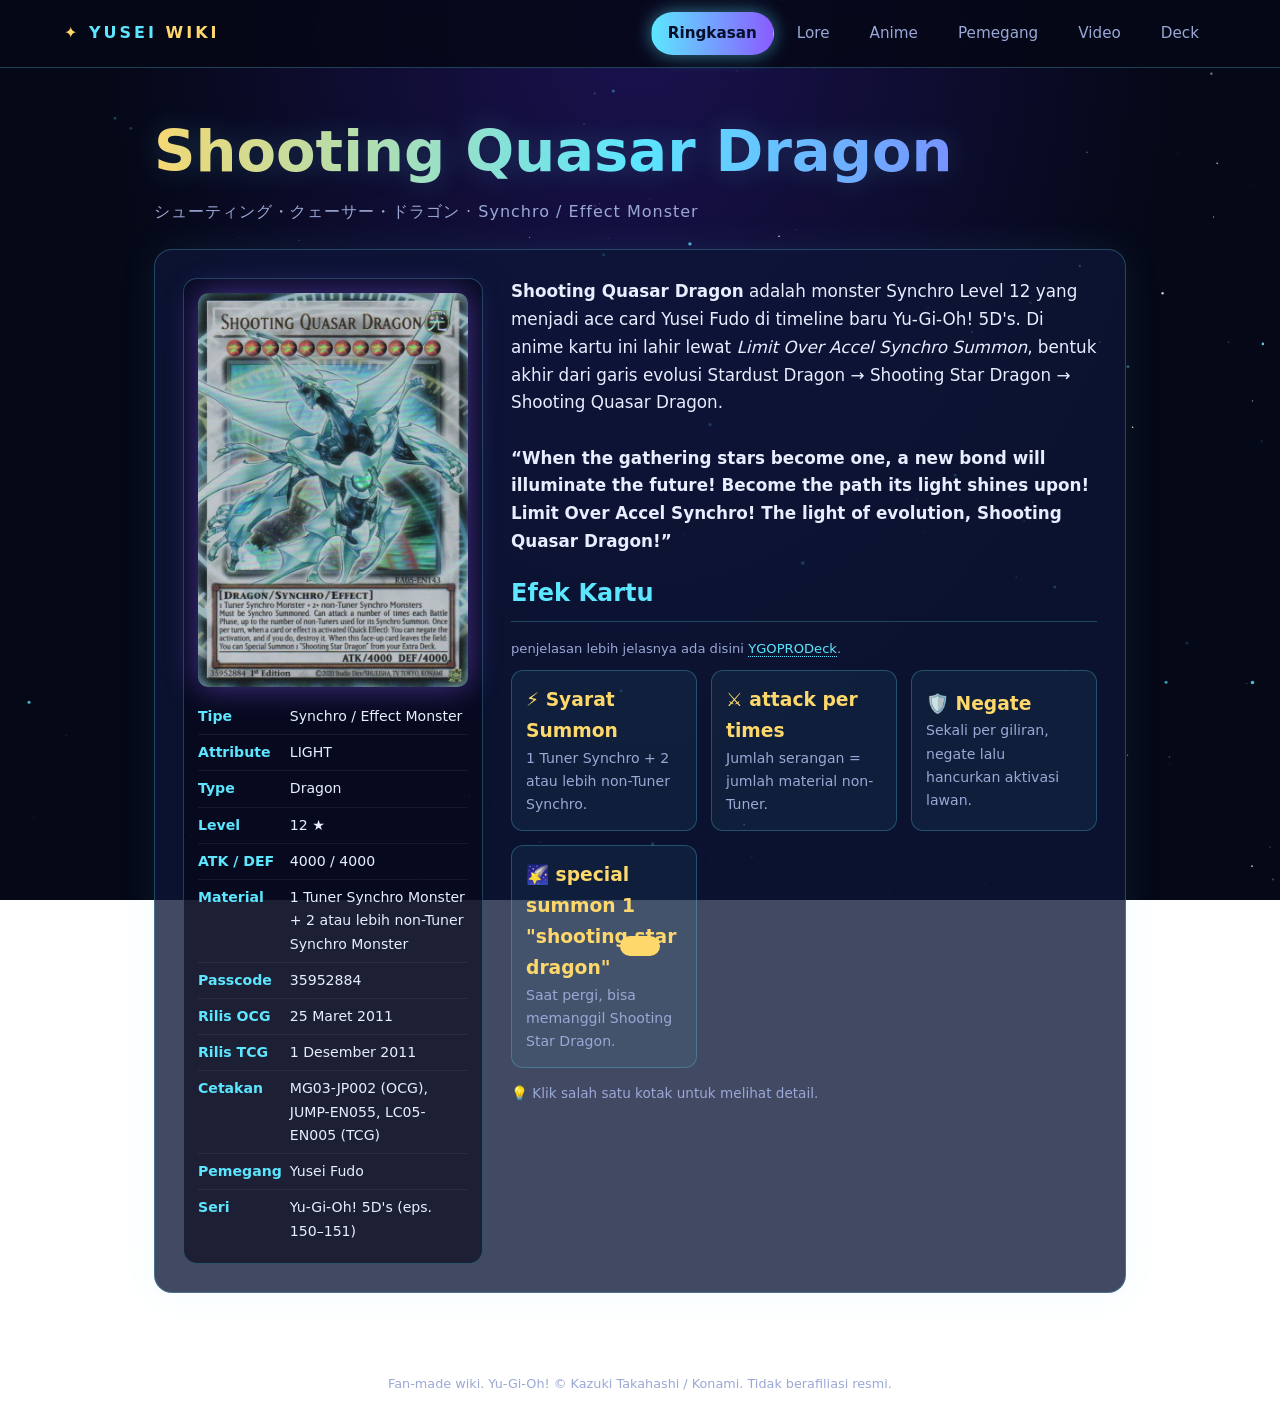
==== index.html @ 252d8d7e "Add files via upload" ====
<!DOCTYPE html>
<html lang="id">
<head>
  <meta charset="UTF-8">
  <meta name="viewport" content="width=device-width, initial-scale=1">
  <title>Shooting Quasar Dragon – YUSEI Wiki</title>
  <link rel="icon" href="images/yusei-fudo.jpg" type="image/x-icon">
  <link rel="stylesheet" href="uts4.css">
</head>
<body>
  <canvas id="stars" aria-hidden="true"></canvas>

  <!-- ============ NAVIGASI ============ -->
  <header class="topbar">
    <div class="brand">✦ <span>YUSEI</span> WIKI</div>
    <nav class="tabs" role="tablist">
      <button class="tab active" role="tab" data-tab="ringkasan">Ringkasan</button>
      <button class="tab" role="tab" data-tab="lore">Lore</button>
      <button class="tab" role="tab" data-tab="anime">Anime</button>
      <button class="tab" role="tab" data-tab="pemegang">Pemegang</button>
      <button class="tab" role="tab" data-tab="video">Video</button>
      <button class="tab" role="tab" data-tab="deck">Deck</button>
    </nav>
  </header>

  <main class="wrap">
    <h1 class="title">Shooting Quasar Dragon</h1>
    <p class="subtitle">シューティング・クェーサー・ドラゴン · Synchro / Effect Monster</p>

    <!-- ============ RINGKASAN ============ -->
    <section class="panel active" id="ringkasan" role="tabpanel">
      <div class="layout">
        <aside class="infobox">
          <div class="infobox-img" id="mainCard"></div>
          <table>
            <tr><th>Tipe</th><td>Synchro / Effect Monster</td></tr>
            <tr><th>Attribute</th><td>LIGHT</td></tr>
            <tr><th>Type</th><td>Dragon</td></tr>
            <tr><th>Level</th><td>12 ★</td></tr>
            <tr><th>ATK / DEF</th><td>4000 / 4000</td></tr>
            <tr><th>Material</th><td>1 Tuner Synchro Monster + 2 atau lebih non-Tuner Synchro Monster</td></tr>
            <tr><th>Passcode</th><td>35952884</td></tr>
            <tr><th>Rilis OCG</th><td>25 Maret 2011</td></tr>
            <tr><th>Rilis TCG</th><td>1 Desember 2011</td></tr>
            <tr><th>Cetakan</th><td>MG03-JP002 (OCG), JUMP-EN055, LC05-EN005 (TCG)</td></tr>
            <tr><th>Pemegang</th><td>Yusei Fudo</td></tr>
            <tr><th>Seri</th><td>Yu-Gi-Oh! 5D's (eps. 150–151)</td></tr>
          </table>
        </aside>

        <article class="content">
          <p class="lead">
            <b>Shooting Quasar Dragon</b> adalah monster Synchro Level 12 yang menjadi ace card
            Yusei Fudo di timeline baru Yu-Gi-Oh! 5D's. Di anime kartu ini lahir lewat
            <i>Limit Over Accel Synchro Summon</i>, bentuk akhir dari garis evolusi Stardust Dragon →
            Shooting Star Dragon → Shooting Quasar Dragon.
            <br>
            <br>
            <b>“When the gathering stars become one, a new bond will illuminate the future! Become the path its light shines upon! Limit Over Accel Synchro! The light of evolution, Shooting Quasar Dragon!”</b>
          </p>

          <h2>Efek Kartu</h2>
          <p class="src">
            penjelasan lebih jelasnya ada disini
            <a href="https://ygoprodeck.com/card/shooting-quasar-dragon-3040" target="_blank" rel="noopener">YGOPRODeck</a>.
          </p>

          <div class="cards-grid">
            <button class="feature" data-info="Kartu ini harus di-Synchro Summon dan tidak bisa di-Special Summon dengan cara lain.">
              <h3>⚡ Syarat Summon</h3>
              <p>1 Tuner Synchro + 2 atau lebih non-Tuner Synchro.</p>
            </button>
            <button class="feature" data-info="Maksimal serangan per Battle Phase sama dengan jumlah monster non-Tuner yang dipakai sebagai Synchro Material. Catatan ruling: bila Skill Drain aktif saat serangan ke-2 dan seterusnya, efeknya ternegasi dan serangan berhenti. Dengan Twin Swords of Flashing Light - Tryce, kartu ini tetap maksimal 3 serangan bila efeknya sendiri memberi 3 serangan.">
              <h3>⚔️ attack per times</h3>
              <p>Jumlah serangan = jumlah material non-Tuner.</p>
            </button>
            <button class="feature" data-info="Sekali per giliran, di giliran siapa pun, saat sebuah kartu atau efek diaktifkan: kamu dapat negate aktivasinya, dan jika berhasil, menghancurkannya.">
              <h3>🛡️ Negate</h3>
              <p>Sekali per giliran, negate lalu hancurkan aktivasi lawan.</p>
            </button>
            <button class="feature" data-info="Saat kartu ini meninggalkan lapangan: kamu dapat Special Summon 1 &quot;Shooting Star Dragon&quot; dari Extra Deck.">
              <h3>🌠 special summon 1 "shooting star dragon"</h3>
              <p>Saat pergi, bisa memanggil Shooting Star Dragon.</p>
            </button>
          </div>

          <p class="hint">💡 Klik salah satu kotak untuk melihat detail.</p>
          <div class="infopop" id="infopop"></div>
        </article>
      </div>
    </section>

    <!-- ============ LORE ============ -->
    <section class="panel" id="lore" role="tabpanel" hidden>
      <h2>Lore Kartu</h2>

      <div class="accordion">
        <div class="acc-item open">
          <button class="acc-head">Lahir dari Limit Over Accel Synchro</button>
          <div class="acc-body"><div class="acc-inner"><p>
            Di anime, kartu ini hanya bisa dipanggil lewat <b>Limit Over Accel Synchro Summon</b>, bentuk
            Synchro terkuat yang dikenal di 5D's. Syaratnya: 1 Tuner Synchro dan sedikitnya 2 non-Tuner
            Synchro, dan pemanggilnya harus berada dalam kondisi <b>Over Top Clear Mind</b>. Yusei pertama
            kali menunjukkannya di episode 150 saat melawan Z-one. Ia memakai total lima monster Synchro
            (satu Tuner dan empat non-Tuner).
          </p></div></div>
        </div>

        <div class="acc-item">
          <button class="acc-head">Garis evolusi Stardust Dragon</button>
          <div class="acc-body"><div class="acc-inner"><p>
            Kartu ini adalah bentuk Limit Over Accel Synchro dari Stardust Dragon. Urutannya: Stardust
            Dragon → Shooting Star Dragon → Shooting Quasar Dragon. Efek terakhirnya pun mengikuti garis
            itu, karena saat Quasar pergi, Shooting Star Dragon bisa dipanggil kembali.
          </p></div></div>
        </div>

        <div class="acc-item">
          <button class="acc-head">Timeline asli vs timeline baru</button>
          <div class="acc-body"><div class="acc-inner"><p>
            Di timeline asli, ace pamungkas Yusei adalah <b>Cosmic Blazar Dragon</b> (Delta Accel Synchro),
            kartu yang tidak pernah muncul di layar. Kedatangan Z-one mengubah masa depan itu, sehingga
            Yusei mengembangkan Over Top Clear Mind dan melahirkan Shooting Quasar Dragon sebagai ace
            pamungkasnya di timeline baru. Kartu ini juga punya padanan Duel Dragon bernama
            <b>Stardust Sifr Divine Dragon</b>.
          </p></div></div>
        </div>

        <div class="acc-item">
          <button class="acc-head">Makna di ilustrasi</button>
          <div class="acc-body"><div class="acc-inner"><p>
            Enam cincin Synchro Summon berwarna berbeda muncul di ilustrasi kartu ini. Cincin-cincin itu
            merujuk pada enam Signer Dragon yang terkait dengan kartunya. Monster ini juga muncul di
            ilustrasi spell <i>Limit Overdrive</i>.
          </p></div></div>
        </div>

        <div class="acc-item">
          <button class="acc-head">Cara bertarung di anime</button>
          <div class="acc-body"><div class="acc-inner"><p>
            Saat dipanggil, lima orb muncul mengelilingi naga ini, masing-masing mewakili satu material
            Synchro. Dengan serangan <i>The Creation Burst</i>, Quasar menghancurkan monster-monster
            Timelord milik Z-one satu per satu. Orb terakhir, milik Life Stream Dragon, ditembakkan ke
            Sandaion, lalu Shooting Star Dragon dipanggil sebagai penggantinya.
          </p></div></div>
        </div>
      </div>

      <p class="src">
        Sumber:
        <a href="https://yugipedia.com/wiki/Card_Trivia:Shooting_Quasar_Dragon" target="_blank" rel="noopener">Card Trivia</a>,
        <a href="https://yugipedia.com/wiki/Limit_Over_Accel_Synchro_Summon" target="_blank" rel="noopener">Limit Over Accel Synchro Summon</a>,
        <a href="https://yugipedia.com/wiki/Yu-Gi-Oh!_5D's_-_Episode_151" target="_blank" rel="noopener">Episode 151</a> (Yugipedia).
      </p>
    </section>

    <!-- ============ ANIME ============ -->
    <section class="panel" id="anime" role="tabpanel" hidden>
      <h2>Penampilan &amp; Media</h2>

      <div class="timeline">
        <div class="tl-item">
          <div class="dot"></div>
          <div class="tl-card">
            <h3>Ep. 144–145 · Latar: Delta Accel Synchro</h3>
            <p>Dalam duel melawan Antinomy (Bruno), Yusei mempelajari Delta Accel Synchro. Dari sinilah
              ia kemudian melampaui batas itu dan menciptakan Limit Over Accel Synchro.</p>
            <span class="badge">Yu-Gi-Oh! 5D's</span>
          </div>
        </div>

        <div class="tl-item">
          <div class="dot"></div>
          <div class="tl-card">
            <h3>Ep. 150 · "Entrusted Feelings of My Father"</h3>
            <p>Tayang di Jepang 2 Maret 2011. Yusei menggunakan Over Top Clear Mind dan men-summon
              Shooting Quasar Dragon untuk pertama kalinya di duel melawan Z-one.</p>
            <span class="badge">Summon pertama</span>
          </div>
        </div>

        <div class="tl-item">
          <div class="dot"></div>
          <div class="tl-card">
            <h3>Ep. 151 · "Converging Wishes"</h3>
            <p>Tayang di Jepang 9 Maret 2011. Kartu ini menjadi featured card episode. Quasar menghancurkan
              para Timelord, lalu Shooting Star Dragon dipanggil saat Quasar hancur.</p>
            <span class="badge">Featured card</span>
          </div>
        </div>

        <div class="tl-item">
          <div class="dot"></div>
          <div class="tl-card">
            <h3>Duel Links · Mini BOX "Pulse of the Quasars"</h3>
            <p>Dirilis 1 April 2023 sebagai kartu sampul (Ultra Rare, kartu baru). Game ini punya animasi
              summon sendiri.</p>
            <span class="badge">Game</span>
          </div>
        </div>

        <div class="tl-item">
          <div class="dot"></div>
          <div class="tl-card">
            <h3>YCS Providence 2012 · Yusei vs. Akiza</h3>
            <p>Duel khusus berskrip di acara TCG. Quasar ada di Extra Deck Yusei.</p>
            <span class="badge">Event TCG</span>
          </div>
        </div>
      </div>

      <p class="src">
        Sumber:
        <a href="https://yugipedia.com/wiki/Yu-Gi-Oh!_5D%27s_-_Episode_150" target="_blank" rel="noopener">Ep. 150</a>,
        <a href="https://yugipedia.com/wiki/Yu-Gi-Oh!_5D's_-_Episode_151" target="_blank" rel="noopener">Ep. 151</a>,
        <a href="https://yugipedia.com/wiki/Pulse_of_the_Quasars" target="_blank" rel="noopener">Pulse of the Quasars</a>,
        <a href="https://yugipedia.com/wiki/Yusei_Fudo%27s_Decks" target="_blank" rel="noopener">Yusei Fudo's Decks</a>.
      </p>
    </section>

    <!-- ============ PEMEGANG ============ -->
    <section class="panel" id="pemegang" role="tabpanel" hidden>
      <h2>Pemegang Kartu</h2>

      <div class="holder">
        <div class="holder-img" id="holderImg"></div>
        <div>
          <h3>Yusei Fudo (不動 遊星)</h3>
          <p>
            Protagonis utama Yu-Gi-Oh! 5D's. Ia dikenal lewat Synchro Summon dan Turbo Duel, serta memakai
            deck bertema "Synchron" dan monster Warrior. Menjelang duel melawan Z-one, Yusei menerima
            Signer Dragon lain dari teman-temannya, lalu mencapai Over Top Clear Mind untuk memanggil
            Shooting Quasar Dragon.
          </p>
          <div class="chips">
            <span class="chip">Signer</span>
            <span class="chip">Synchro</span>
            <span class="chip">Turbo Duelist</span>
            <span class="chip">Team 5D's</span>
          </div>
          <button class="btn" id="holderBtn"></button>
          <ul class="ace-list" id="aceList" hidden></ul>
        </div>
      </div>

      <p class="src">
        Daftar Extra Deck diambil dari
        <a href="https://yugipedia.com/wiki/Yusei_Fudo%27s_Decks" target="_blank" rel="noopener">Yusei Fudo's Decks</a> (Yugipedia).
      </p>
    </section>

    <!-- ============ VIDEO ============ -->
    <section class="panel" id="video" role="tabpanel" hidden>
      <h2>Video YouTube</h2>

      <div class="video-box">
        <iframe id="player" title="Shooting Quasar Dragon"
                allow="accelerometer; autoplay; clipboard-write; encrypted-media; gyroscope; picture-in-picture; web-share"
                referrerpolicy="strict-origin-when-cross-origin" allowfullscreen loading="lazy"></iframe>
      </div>
      <p class="vid-now" id="vidNow"></p>
      <div class="video-list" id="videoList"></div>

      <div class="vid-custom">
        <input type="text" id="vidInput" placeholder="Tempel link / ID YouTube lain…">
        <button class="btn" id="vidBtn">Muat video</button>
      </div>
    </section>

    <!-- ============ DECK ============ -->
    <section class="panel" id="deck" role="tabpanel" hidden>
      <h2>Deck Quasar Dragon</h2>
      <p class="deck-note">
        Daftar kartu di deck anime Yusei menjelang duel melawan Z-one (Turbo Deck Season 5 / Ark Cradle).
        ini hanyalah semua kartu yang pernah muncul di anime nya dan tidak mengikuti format tcg maupun ocg. Beberapa kartu pendukung TCG/OCG ditandai terpisah.
      </p>

      <div class="deck-tools">
        <input type="search" id="search" placeholder="Cari kartu…">
        <button class="btn" id="copyDeck">Salin daftar</button>
        <a class="btn alt" href="https://ygoprodeck.com/deck-search/?&cardcode=Shooting%20Quasar%20Dragon%7C&offset=0"
           target="_blank" rel="noopener">Deck pemain di YGOPRODeck ↗</a>
      </div>

      <div class="filters" id="filters"></div>
      <div class="deck-stats" id="deckStats"></div>
      <div class="deck-grid" id="deckGrid"></div>
    </section>
  </main>

  <!-- ============ MODAL KARTU ============ -->
  <div class="modal" id="modal" role="dialog" aria-modal="true" aria-labelledby="modalName">
    <div class="modal-box">
      <button class="close" id="closeModal" aria-label="Tutup">✕</button>
      <div class="modal-img" id="modalImg"></div>
      <div class="modal-text">
        <h3 id="modalName"></h3>
        <p class="meta" id="modalMeta"></p>
        <p id="modalDesc"></p>
        <p class="links" id="modalLinks"></p>
      </div>
    </div>
  </div>

  <div class="toast" id="toast" role="status"></div>
  <footer>Fan-made wiki. Yu-Gi-Oh! © Kazuki Takahashi / Konami. Tidak berafiliasi resmi.</footer>

  <script src="datauts4.js"></script>
  <script src="uts4.js"></script>
</body>
</html>
---- uts4.css ----
/* =========================================================
   Quasar Wiki – style.css
   Urutan: 1 Variabel · 2 Dasar · 3 Navigasi · 4 Komponen umum
           5 Panel/tab · 6 Deck · 7 Modal & toast · 8 Responsif
   ========================================================= */

/* ---------- 1. Variabel ---------- */
:root {
  --bg: #050816;
  --bg2: #0b1230;
  --panel: rgba(14, 22, 56, .78);
  --cyan: #5de6ff;
  --violet: #8a5cff;
  --gold: #ffd86b;
  --text: #e8eeff;
  --muted: #9aa8d6;
  --line: rgba(93, 230, 255, .25);
  --card-ratio: 59 / 86;
}

/* ---------- 2. Dasar ---------- */
*, *::before, *::after { box-sizing: border-box; margin: 0; padding: 0; }
html { scroll-behavior: smooth; }

body {
  min-height: 100vh;
  font-family: "Segoe UI", system-ui, sans-serif;
  line-height: 1.65;
  color: var(--text);
  background: radial-gradient(ellipse at top, #1a1250 0%, var(--bg) 60%) fixed;
}

#stars { position: fixed; inset: 0; z-index: 0; pointer-events: none; }

h2 { color: var(--cyan); margin-bottom: 16px; padding-bottom: 8px; border-bottom: 1px solid var(--line); }
h3 { color: var(--gold); }
code { background: rgba(255, 255, 255, .08); padding: 1px 6px; border-radius: 4px; color: var(--gold); }

a { color: var(--cyan); text-decoration: none; border-bottom: 1px dotted var(--cyan); }
a:hover { color: var(--gold); border-color: var(--gold); }

button { font: inherit; color: inherit; }

.wrap { position: relative; z-index: 1; max-width: 1100px; margin: 0 auto; padding: 36px 5vw 60px; }

.title {
  font-size: clamp(2rem, 6vw, 3.6rem);
  background: linear-gradient(90deg, var(--gold), var(--cyan), var(--violet));
  -webkit-background-clip: text;
  background-clip: text;
  color: transparent;
  text-shadow: 0 0 30px rgba(93, 230, 255, .2);
}
.subtitle { color: var(--muted); margin-bottom: 24px; letter-spacing: 1px; }

.hint { color: var(--muted); font-size: .85rem; margin-top: 14px; }
.src  { color: var(--muted); font-size: .82rem; margin: 10px 0; }

footer { position: relative; z-index: 1; text-align: center; color: var(--muted); font-size: .8rem; padding: 20px; }

/* ---------- 3. Navigasi ---------- */
.topbar {
  position: sticky; top: 0; z-index: 20;
  display: flex; flex-wrap: wrap; gap: 10px; align-items: center; justify-content: space-between;
  padding: 12px 5vw;
  background: rgba(5, 8, 22, .85);
  backdrop-filter: blur(10px);
  border-bottom: 1px solid var(--line);
}
.brand { font-weight: 800; letter-spacing: 3px; color: var(--gold); }
.brand span { color: var(--cyan); }

.tabs { display: flex; flex-wrap: wrap; gap: 6px; }
.tab {
  padding: 8px 16px;
  border: 1px solid transparent;
  border-radius: 999px;
  background: transparent;
  color: var(--muted);
  font-size: .95rem;
  cursor: pointer;
  transition: .25s;
}
.tab:hover { color: var(--cyan); border-color: var(--line); }
.tab.active {
  color: #06102a;
  font-weight: 700;
  background: linear-gradient(90deg, var(--cyan), var(--violet));
  box-shadow: 0 0 18px rgba(93, 230, 255, .5);
}

/* ---------- 4. Komponen umum ---------- */
.btn {
  display: inline-block;
  padding: 10px 18px;
  border: none;
  border-radius: 10px;
  background: linear-gradient(90deg, var(--violet), var(--cyan));
  color: #06102a;
  font-weight: 700;
  cursor: pointer;
  transition: .25s;
}
.btn:hover { transform: translateY(-2px); box-shadow: 0 6px 20px rgba(93, 230, 255, .4); color: #06102a; }
.btn.alt { background: transparent; color: var(--cyan); border: 1px solid var(--cyan); }
.btn.alt:hover { background: var(--cyan); color: #06102a; }

input[type=text],
input[type=search] {
  padding: 10px 14px;
  border: 1px solid var(--line);
  border-radius: 10px;
  background: rgba(5, 8, 22, .7);
  color: var(--text);
  outline: none;
}
input:focus { border-color: var(--cyan); box-shadow: 0 0 10px rgba(93, 230, 255, .3); }

.chips { display: flex; flex-wrap: wrap; gap: 8px; margin: 14px 0; }
.chip  { padding: 5px 12px; border: 1px solid var(--cyan); border-radius: 999px; color: var(--cyan); font-size: .85rem; }
.badge { display: inline-block; margin-top: 8px; padding: 3px 10px; border-radius: 999px; background: var(--violet); color: #fff; font-size: .75rem; }

/* Placeholder gambar */
.ph {
  width: 100%; height: 100%;
  display: flex; flex-direction: column; align-items: center; justify-content: center;
  padding: 8px; text-align: center; font-size: .75rem; color: var(--cyan);
  background: repeating-linear-gradient(45deg, #101a45, #101a45 10px, #0c1438 10px, #0c1438 20px);
}
.ph b { font-size: 1.6rem; color: var(--gold); }
img { max-width: 100%; }

/* ---------- 5. Panel & isi tab ---------- */
.panel {
  padding: 28px;
  border: 1px solid var(--line);
  border-radius: 18px;
  background: var(--panel);
  box-shadow: 0 0 40px rgba(93, 230, 255, .08);
  animation: fade .4s ease;
}
.panel[hidden] { display: none; }
@keyframes fade { from { opacity: 0; transform: translateY(10px); } to { opacity: 1; transform: none; } }

/* Ringkasan */
.layout { display: grid; grid-template-columns: 300px 1fr; gap: 28px; }
.lead { font-size: 1.05rem; margin-bottom: 18px; }

.infobox { align-self: start; padding: 14px; border: 1px solid var(--line); border-radius: 14px; background: rgba(5, 8, 22, .6); }
.infobox-img {
  aspect-ratio: var(--card-ratio);
  margin-bottom: 12px;
  border-radius: 10px;
  overflow: hidden;
  box-shadow: 0 0 30px rgba(138, 92, 255, .5);
  transition: .4s;
}
.infobox-img:hover { transform: rotate(-2deg) scale(1.03); }
.infobox table { width: 100%; border-collapse: collapse; font-size: .88rem; }
.infobox th { width: 34%; padding: 6px 8px 6px 0; text-align: left; vertical-align: top; color: var(--cyan); }
.infobox td { padding: 6px 0; }
.infobox tr + tr th,
.infobox tr + tr td { border-top: 1px solid rgba(255, 255, 255, .06); }

.cards-grid { display: grid; grid-template-columns: repeat(auto-fit, minmax(180px, 1fr)); gap: 14px; margin-top: 10px; }
.feature {
  display: block; width: 100%; padding: 14px;
  text-align: left;
  border: 1px solid var(--line);
  border-radius: 12px;
  background: rgba(93, 230, 255, .06);
  cursor: pointer;
  transition: .25s;
}
.feature:hover, .feature.active { border-color: var(--gold); transform: translateY(-4px); box-shadow: 0 8px 24px rgba(255, 216, 107, .18); }
.feature p { font-size: .88rem; color: var(--muted); }

.infopop {
  max-height: 0; overflow: hidden;
  margin-top: 14px; padding: 0 16px;
  border-left: 3px solid var(--gold);
  background: rgba(255, 216, 107, .08);
  transition: .35s;
}
.infopop.show { max-height: 260px; padding: 14px 16px; }

/* Lore – accordion tanpa JS untuk tinggi */
.acc-item { margin-bottom: 10px; border: 1px solid var(--line); border-radius: 12px; overflow: hidden; }
.acc-head {
  display: flex; justify-content: space-between; width: 100%;
  padding: 14px 18px;
  border: none;
  background: rgba(93, 230, 255, .07);
  font-size: 1rem; font-weight: 600; text-align: left;
  cursor: pointer;
}
.acc-head::after { content: "＋"; color: var(--cyan); }
.acc-item.open .acc-head::after { content: "－"; }

.acc-body { display: grid; grid-template-rows: 0fr; transition: grid-template-rows .35s ease; }
.acc-item.open .acc-body { grid-template-rows: 1fr; }
.acc-inner { min-height: 0; overflow: hidden; }
.acc-inner p { padding: 14px 18px; }

/* Anime – timeline */
.timeline { position: relative; padding-left: 28px; border-left: 2px solid var(--line); }
.tl-item { position: relative; margin-bottom: 18px; }
.dot { position: absolute; left: -37px; top: 14px; width: 16px; height: 16px; border-radius: 50%; background: var(--cyan); box-shadow: 0 0 12px var(--cyan); }
.tl-card { padding: 16px; border: 1px solid var(--line); border-radius: 12px; background: rgba(255, 255, 255, .04); transition: .25s; }
.tl-card:hover { transform: translateX(6px); border-color: var(--gold); }

/* Pemegang */
.holder { display: grid; grid-template-columns: 240px 1fr; gap: 24px; }
.holder-img { aspect-ratio: 3 / 4; border: 1px solid var(--line); border-radius: 14px; overflow: hidden; }
.ace-list { margin-top: 14px; padding-left: 20px; columns: 2; }
.ace-list li { margin: 4px 0; }
.ace-list li.hl { color: var(--gold); font-weight: 700; }

/* Video */
.video-box { aspect-ratio: 16 / 9; border: 1px solid var(--line); border-radius: 14px; overflow: hidden; background: #000; }
.video-box iframe { width: 100%; height: 100%; border: 0; }
.vid-now { margin-top: 10px; color: var(--gold); font-weight: 600; }
.vid-now a { margin-left: 10px; font-size: .85rem; font-weight: 400; }
.video-list { display: flex; flex-wrap: wrap; gap: 10px; margin: 14px 0; }
.vid-btn { padding: 8px 14px; border: 1px solid var(--line); border-radius: 10px; background: transparent; text-align: left; cursor: pointer; transition: .25s; }
.vid-btn small { display: block; font-size: .7rem; color: var(--muted); }
.vid-btn:hover, .vid-btn.active { border-color: var(--gold); color: var(--gold); }
.vid-custom { display: flex; flex-wrap: wrap; gap: 10px; }
.vid-custom input { flex: 1; min-width: 200px; }

/* ---------- 6. Deck ---------- */
.deck-note { margin-bottom: 14px; padding-left: 12px; border-left: 3px solid var(--violet); color: var(--muted); font-size: .9rem; }
.deck-tools { display: flex; flex-wrap: wrap; gap: 12px; align-items: center; margin-bottom: 12px; }
.filters { display: flex; flex-wrap: wrap; gap: 6px; margin-bottom: 12px; }
.filter { padding: 8px 14px; border: 1px solid var(--line); border-radius: 10px; background: transparent; color: var(--muted); cursor: pointer; }
.filter.active { background: var(--cyan); color: #06102a; font-weight: 700; }
.deck-stats { margin-bottom: 14px; color: var(--muted); font-size: .9rem; }

.deck-grid { display: grid; grid-template-columns: repeat(auto-fill, minmax(130px, 1fr)); gap: 14px; }
.card {
  position: relative; display: block;
  padding: 0; border: 0; background: none;
  text-align: center;
  cursor: pointer;
  transition: .3s;
}
.card:hover, .card:focus-visible { transform: translateY(-8px) scale(1.04); z-index: 2; filter: drop-shadow(0 0 14px rgba(93, 230, 255, .7)); outline: none; }
.card .img { aspect-ratio: var(--card-ratio); border: 1px solid var(--line); border-radius: 8px; overflow: hidden; }
.card .img img, .infobox-img img, .holder-img img, .modal-img img { display: block; width: 100%; height: 100%; object-fit: cover; }
.card .name { margin-top: 6px; font-size: .78rem; line-height: 1.2; }
.card .cat { display: block; margin-top: 2px; font-size: .65rem; letter-spacing: .5px; text-transform: uppercase; color: var(--cyan); }
.card .qty { position: absolute; top: 6px; right: 6px; padding: 2px 7px; border-radius: 999px; background: var(--gold); color: #06102a; font-size: .75rem; font-weight: 800; }

.card[data-c="extra"]   .img { border-color: var(--gold);   box-shadow: 0 0 10px rgba(255, 216, 107, .25); }
.card[data-c="support"] .img { border-color: var(--violet); box-shadow: 0 0 10px rgba(138, 92, 255, .3); }
.card.hero .img { box-shadow: 0 0 22px rgba(255, 216, 107, .7); }

/* ---------- 7. Modal & toast ---------- */
.modal { position: fixed; inset: 0; z-index: 50; display: none; align-items: center; justify-content: center; padding: 16px; background: rgba(0, 0, 0, .8); }
.modal.show { display: flex; animation: fade .25s; }
.modal-box {
  position: relative;
  display: grid; grid-template-columns: 260px 1fr; gap: 20px;
  width: 100%; max-width: 700px; padding: 20px;
  border: 1px solid var(--cyan); border-radius: 16px;
  background: var(--bg2);
  box-shadow: 0 0 50px rgba(93, 230, 255, .3);
}
.modal-img { aspect-ratio: var(--card-ratio); border-radius: 10px; overflow: hidden; }
.modal-text .meta { margin: 6px 0 8px; color: var(--cyan); font-size: .85rem; }
.links { display: flex; flex-wrap: wrap; gap: 14px; margin-top: 12px; font-size: .85rem; }
.close { position: absolute; top: 10px; right: 12px; border: none; background: none; font-size: 1.3rem; cursor: pointer; }
.modal-text #modalDesc { white-space: pre-line; line-height: 1.7; }
.toast {
  position: fixed; bottom: 24px; left: 50%; z-index: 60;
  padding: 10px 20px; border-radius: 999px;
  background: var(--gold); color: #06102a; font-weight: 700;
  transform: translate(-50%, 80px);
  transition: .35s;
}
.toast.show { transform: translate(-50%, 0); }

/* ---------- 8. Responsif ---------- */
@media (max-width: 760px) {
  .layout, .holder, .modal-box { grid-template-columns: 1fr; }
  .infobox, .holder-img { max-width: 280px; margin: auto; }
  .modal-img { max-width: 200px; margin: auto; }
  .ace-list { columns: 1; }
}

@media (prefers-reduced-motion: reduce) {
  *, *::before, *::after { animation: none !important; transition: none !important; }
  html { scroll-behavior: auto; }
}
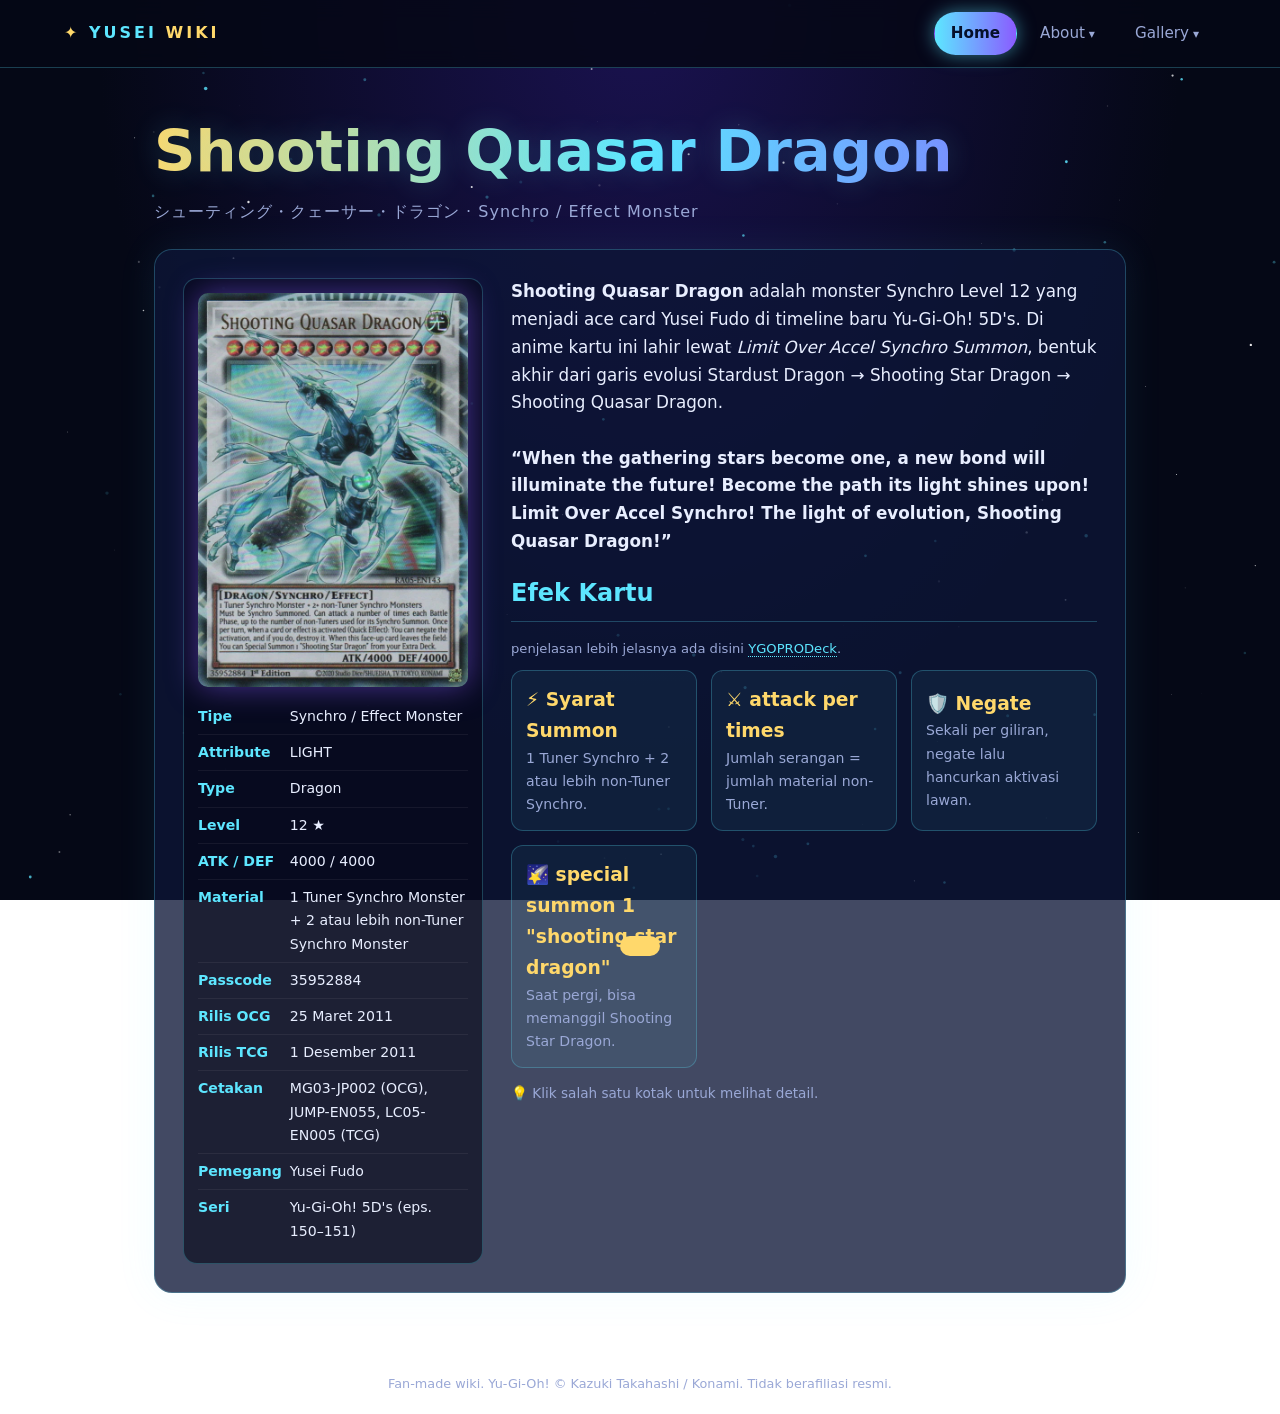
==== commit e4ec83fc: "tambah dropdown" ====
--- a/index.html
+++ b/index.html
@@ -10,16 +10,39 @@
 <body>
   <canvas id="stars" aria-hidden="true"></canvas>
 
-  <!-- ============ NAVIGASI ============ -->
+   <!-- ============ NAVIGASI ============ -->
   <header class="topbar">
     <div class="brand">✦ <span>YUSEI</span> WIKI</div>
-    <nav class="tabs" role="tablist">
-      <button class="tab active" role="tab" data-tab="ringkasan">Ringkasan</button>
-      <button class="tab" role="tab" data-tab="lore">Lore</button>
-      <button class="tab" role="tab" data-tab="anime">Anime</button>
-      <button class="tab" role="tab" data-tab="pemegang">Pemegang</button>
-      <button class="tab" role="tab" data-tab="video">Video</button>
-      <button class="tab" role="tab" data-tab="deck">Deck</button>
+    <button class="nav-toggle" id="navToggle" aria-label="Buka menu" aria-expanded="false">☰</button>
+
+    <nav class="nav" id="nav" aria-label="Navigasi utama">
+      <ul class="menu">
+
+        <!-- Menu biasa (tanpa dropdown) -->
+        <li><button class="tab active" data-tab="ringkasan">Home</button></li>
+
+        <!-- ▼▼▼ DROPDOWN: About ▼▼▼ -->
+        <li class="has-dropdown">
+          <button class="tab dd-parent" aria-expanded="false">About</button>
+          <ul class="dropdown">
+            <li><button class="dd-item" data-tab="lore">Lore</button></li>
+            <li><button class="dd-item" data-tab="anime">Anime</button></li>
+            <li><button class="dd-item" data-tab="pemegang">Pemegang</button></li>
+          </ul>
+        </li>
+        <!-- ▲▲▲ AKHIR DROPDOWN ▲▲▲ -->
+
+        <!-- ▼▼▼ DROPDOWN: Gallery ▼▼▼ -->
+        <li class="has-dropdown">
+          <button class="tab dd-parent" aria-expanded="false">Gallery</button>
+          <ul class="dropdown">
+            <li><button class="dd-item" data-tab="video">Video</button></li>
+            <li><button class="dd-item" data-tab="deck">Deck</button></li>
+          </ul>
+        </li>
+        <!-- ▲▲▲ AKHIR DROPDOWN ▲▲▲ -->
+
+      </ul>
     </nav>
   </header>
 
--- a/uts4.css
+++ b/uts4.css
@@ -89,6 +89,57 @@
   box-shadow: 0 0 18px rgba(93, 230, 255, .5);
 }
 
+/* ---------- 3b. DROPDOWN MENU ---------- */
+.nav-toggle {
+  display: none;
+  padding: 6px 12px;
+  border: 1px solid var(--line); border-radius: 10px;
+  background: transparent; font-size: 1.3rem; cursor: pointer;
+}
+
+.menu { display: flex; flex-wrap: wrap; align-items: center; gap: 6px; list-style: none; }
+.menu > li { position: relative; }
+
+/* Tanda panah di tombol induk */
+.dd-parent::after { content: " ▾"; font-size: .8em; }
+.has-dropdown.open .dd-parent::after { content: " ▴"; }
+
+/* Tombol induk menyala bila salah satu submenunya sedang dibuka */
+.has-active > .dd-parent {
+  color: #06102a; font-weight: 700;
+  background: linear-gradient(90deg, var(--cyan), var(--violet));
+  box-shadow: 0 0 18px rgba(93, 230, 255, .5);
+}
+
+/* Kotak submenu: tersembunyi dulu */
+.dropdown {
+  position: absolute; top: 100%; left: 0;
+  min-width: 180px; padding: 8px; margin-top: 6px;
+  list-style: none;
+  border: 1px solid var(--line); border-radius: 12px;
+  background: var(--bg2);
+  box-shadow: 0 12px 30px rgba(0, 0, 0, .5);
+  opacity: 0; visibility: hidden; transform: translateY(8px);
+  transition: .2s;
+}
+/* Jembatan tak terlihat agar hover tidak putus di celah */
+.dropdown::before { content: ""; position: absolute; top: -8px; left: 0; right: 0; height: 8px; }
+
+/* Muncul saat: kursor di atas / fokus keyboard / class .open dari JS */
+.has-dropdown:hover > .dropdown,
+.has-dropdown:focus-within > .dropdown,
+.has-dropdown.open > .dropdown { opacity: 1; visibility: visible; transform: none; }
+
+.dd-item {
+  display: block; width: 100%;
+  padding: 9px 12px;
+  border: 0; border-radius: 8px;
+  background: none; color: var(--muted);
+  text-align: left; cursor: pointer; transition: .2s;
+}
+.dd-item:hover { color: var(--cyan); background: rgba(93, 230, 255, .08); }
+.dd-item.active { color: var(--gold); font-weight: 700; }
+
 /* ---------- 4. Komponen umum ---------- */
 .btn {
   display: inline-block;
@@ -281,6 +332,29 @@
 .toast.show { transform: translate(-50%, 0); }
 
 /* ---------- 8. Responsif ---------- */
+@media (max-width: 860px) {
+  /* Menu jadi hamburger */
+  .nav-toggle { display: block; }
+  .nav { display: none; width: 100%; }
+  .nav.open { display: block; }
+  .menu { flex-direction: column; align-items: stretch; }
+
+  /* Dropdown jadi daftar di bawah tombol induk */
+  .dd-parent { width: 100%; text-align: left; }
+  .dropdown {
+    position: static; display: none;
+    margin: 4px 0 8px; box-shadow: none;
+    opacity: 1; visibility: visible; transform: none;
+  }
+  .dropdown::before { display: none; }
+  .has-dropdown.open > .dropdown { display: block; }
+  /* hover/fokus tidak membuka submenu di layar sentuh */
+  .has-dropdown:hover > .dropdown:not(.x),
+  .has-dropdown:focus-within > .dropdown:not(.x) { display: none; }
+  .has-dropdown.open:hover > .dropdown,
+  .has-dropdown.open:focus-within > .dropdown { display: block; }
+}
+
 @media (max-width: 760px) {
   .layout, .holder, .modal-box { grid-template-columns: 1fr; }
   .infobox, .holder-img { max-width: 280px; margin: auto; }
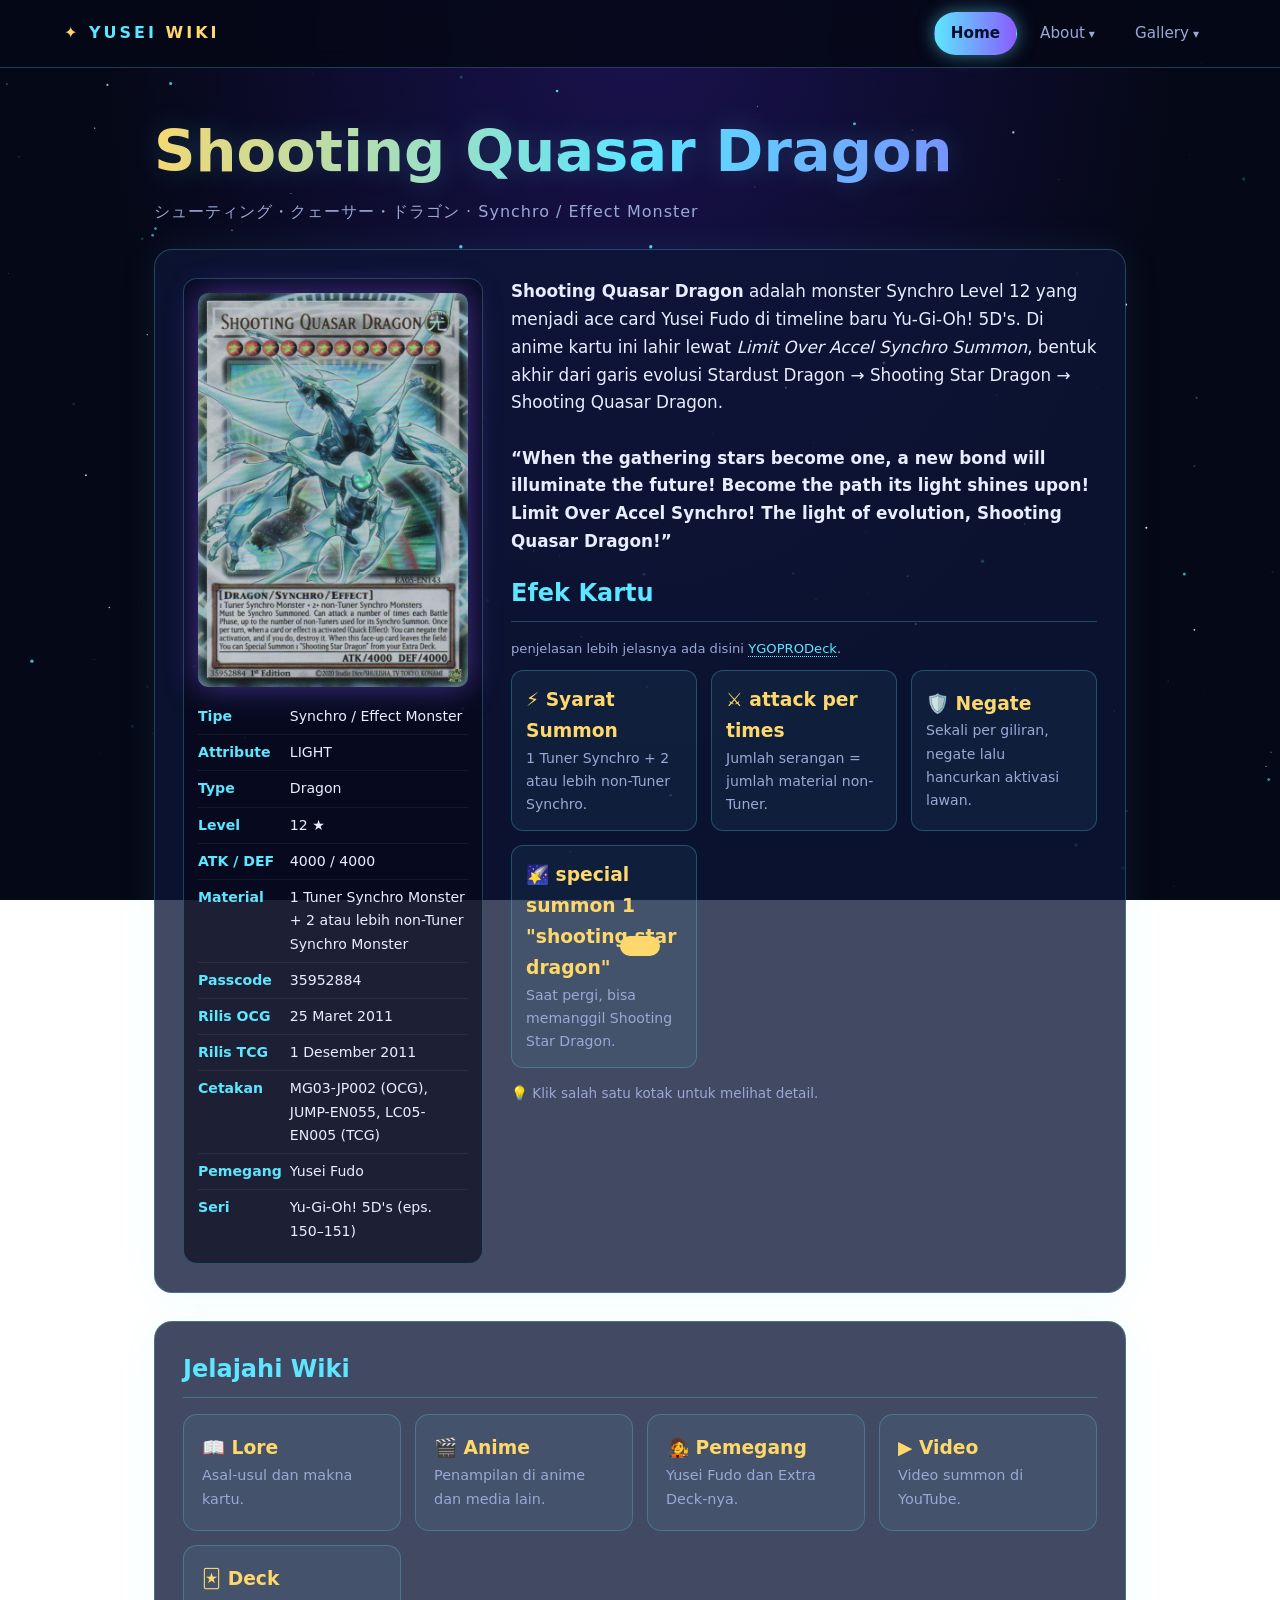
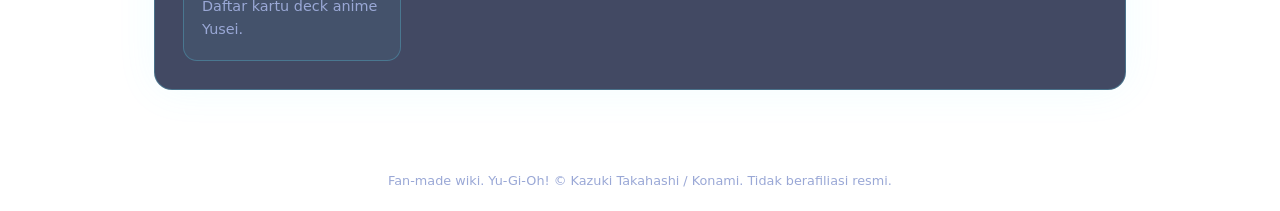
==== commit 4cf98e49: "dropdown v2" ====
--- a/index.html
+++ b/index.html
@@ -3,55 +3,22 @@
 <head>
   <meta charset="UTF-8">
   <meta name="viewport" content="width=device-width, initial-scale=1">
-  <title>Shooting Quasar Dragon – YUSEI Wiki</title>
+  <title>Home – Shooting Quasar Dragon | YUSEI Wiki</title>
   <link rel="icon" href="images/yusei-fudo.jpg" type="image/x-icon">
   <link rel="stylesheet" href="uts4.css">
 </head>
 <body>
   <canvas id="stars" aria-hidden="true"></canvas>
 
-   <!-- ============ NAVIGASI ============ -->
-  <header class="topbar">
-    <div class="brand">✦ <span>YUSEI</span> WIKI</div>
-    <button class="nav-toggle" id="navToggle" aria-label="Buka menu" aria-expanded="false">☰</button>
-
-    <nav class="nav" id="nav" aria-label="Navigasi utama">
-      <ul class="menu">
-
-        <!-- Menu biasa (tanpa dropdown) -->
-        <li><button class="tab active" data-tab="ringkasan">Home</button></li>
-
-        <!-- ▼▼▼ DROPDOWN: About ▼▼▼ -->
-        <li class="has-dropdown">
-          <button class="tab dd-parent" aria-expanded="false">About</button>
-          <ul class="dropdown">
-            <li><button class="dd-item" data-tab="lore">Lore</button></li>
-            <li><button class="dd-item" data-tab="anime">Anime</button></li>
-            <li><button class="dd-item" data-tab="pemegang">Pemegang</button></li>
-          </ul>
-        </li>
-        <!-- ▲▲▲ AKHIR DROPDOWN ▲▲▲ -->
-
-        <!-- ▼▼▼ DROPDOWN: Gallery ▼▼▼ -->
-        <li class="has-dropdown">
-          <button class="tab dd-parent" aria-expanded="false">Gallery</button>
-          <ul class="dropdown">
-            <li><button class="dd-item" data-tab="video">Video</button></li>
-            <li><button class="dd-item" data-tab="deck">Deck</button></li>
-          </ul>
-        </li>
-        <!-- ▲▲▲ AKHIR DROPDOWN ▲▲▲ -->
-
-      </ul>
-    </nav>
-  </header>
+  <!-- Menu dibuat otomatis oleh uts4.js (fungsi initNav) -->
+  <header class="topbar" id="topbar"></header>
 
   <main class="wrap">
     <h1 class="title">Shooting Quasar Dragon</h1>
     <p class="subtitle">シューティング・クェーサー・ドラゴン · Synchro / Effect Monster</p>
 
     <!-- ============ RINGKASAN ============ -->
-    <section class="panel active" id="ringkasan" role="tabpanel">
+    <section class="panel" id="ringkasan">
       <div class="layout">
         <aside class="infobox">
           <div class="infobox-img" id="mainCard"></div>
@@ -113,220 +80,21 @@
       </div>
     </section>
 
-    <!-- ============ LORE ============ -->
-    <section class="panel" id="lore" role="tabpanel" hidden>
-      <h2>Lore Kartu</h2>
-
-      <div class="accordion">
-        <div class="acc-item open">
-          <button class="acc-head">Lahir dari Limit Over Accel Synchro</button>
-          <div class="acc-body"><div class="acc-inner"><p>
-            Di anime, kartu ini hanya bisa dipanggil lewat <b>Limit Over Accel Synchro Summon</b>, bentuk
-            Synchro terkuat yang dikenal di 5D's. Syaratnya: 1 Tuner Synchro dan sedikitnya 2 non-Tuner
-            Synchro, dan pemanggilnya harus berada dalam kondisi <b>Over Top Clear Mind</b>. Yusei pertama
-            kali menunjukkannya di episode 150 saat melawan Z-one. Ia memakai total lima monster Synchro
-            (satu Tuner dan empat non-Tuner).
-          </p></div></div>
-        </div>
-
-        <div class="acc-item">
-          <button class="acc-head">Garis evolusi Stardust Dragon</button>
-          <div class="acc-body"><div class="acc-inner"><p>
-            Kartu ini adalah bentuk Limit Over Accel Synchro dari Stardust Dragon. Urutannya: Stardust
-            Dragon → Shooting Star Dragon → Shooting Quasar Dragon. Efek terakhirnya pun mengikuti garis
-            itu, karena saat Quasar pergi, Shooting Star Dragon bisa dipanggil kembali.
-          </p></div></div>
-        </div>
-
-        <div class="acc-item">
-          <button class="acc-head">Timeline asli vs timeline baru</button>
-          <div class="acc-body"><div class="acc-inner"><p>
-            Di timeline asli, ace pamungkas Yusei adalah <b>Cosmic Blazar Dragon</b> (Delta Accel Synchro),
-            kartu yang tidak pernah muncul di layar. Kedatangan Z-one mengubah masa depan itu, sehingga
-            Yusei mengembangkan Over Top Clear Mind dan melahirkan Shooting Quasar Dragon sebagai ace
-            pamungkasnya di timeline baru. Kartu ini juga punya padanan Duel Dragon bernama
-            <b>Stardust Sifr Divine Dragon</b>.
-          </p></div></div>
-        </div>
-
-        <div class="acc-item">
-          <button class="acc-head">Makna di ilustrasi</button>
-          <div class="acc-body"><div class="acc-inner"><p>
-            Enam cincin Synchro Summon berwarna berbeda muncul di ilustrasi kartu ini. Cincin-cincin itu
-            merujuk pada enam Signer Dragon yang terkait dengan kartunya. Monster ini juga muncul di
-            ilustrasi spell <i>Limit Overdrive</i>.
-          </p></div></div>
-        </div>
-
-        <div class="acc-item">
-          <button class="acc-head">Cara bertarung di anime</button>
-          <div class="acc-body"><div class="acc-inner"><p>
-            Saat dipanggil, lima orb muncul mengelilingi naga ini, masing-masing mewakili satu material
-            Synchro. Dengan serangan <i>The Creation Burst</i>, Quasar menghancurkan monster-monster
-            Timelord milik Z-one satu per satu. Orb terakhir, milik Life Stream Dragon, ditembakkan ke
-            Sandaion, lalu Shooting Star Dragon dipanggil sebagai penggantinya.
-          </p></div></div>
-        </div>
+    <!-- ============ JELAJAHI (pintasan ke halaman lain) ============ -->
+    <section class="panel" id="jelajahi" style="margin-top:28px">
+      <h2>Jelajahi Wiki</h2>
+      <div class="explore">
+        <a class="explore-card" href="lore.html"><h3>📖 Lore</h3><p>Asal-usul dan makna kartu.</p></a>
+        <a class="explore-card" href="anime.html"><h3>🎬 Anime</h3><p>Penampilan di anime dan media lain.</p></a>
+        <a class="explore-card" href="pemegang.html"><h3>🧑‍🎤 Pemegang</h3><p>Yusei Fudo dan Extra Deck-nya.</p></a>
+        <a class="explore-card" href="video.html"><h3>▶️ Video</h3><p>Video summon di YouTube.</p></a>
+        <a class="explore-card" href="deck.html"><h3>🃏 Deck</h3><p>Daftar kartu deck anime Yusei.</p></a>
       </div>
-
-      <p class="src">
-        Sumber:
-        <a href="https://yugipedia.com/wiki/Card_Trivia:Shooting_Quasar_Dragon" target="_blank" rel="noopener">Card Trivia</a>,
-        <a href="https://yugipedia.com/wiki/Limit_Over_Accel_Synchro_Summon" target="_blank" rel="noopener">Limit Over Accel Synchro Summon</a>,
-        <a href="https://yugipedia.com/wiki/Yu-Gi-Oh!_5D's_-_Episode_151" target="_blank" rel="noopener">Episode 151</a> (Yugipedia).
-      </p>
-    </section>
-
-    <!-- ============ ANIME ============ -->
-    <section class="panel" id="anime" role="tabpanel" hidden>
-      <h2>Penampilan &amp; Media</h2>
-
-      <div class="timeline">
-        <div class="tl-item">
-          <div class="dot"></div>
-          <div class="tl-card">
-            <h3>Ep. 144–145 · Latar: Delta Accel Synchro</h3>
-            <p>Dalam duel melawan Antinomy (Bruno), Yusei mempelajari Delta Accel Synchro. Dari sinilah
-              ia kemudian melampaui batas itu dan menciptakan Limit Over Accel Synchro.</p>
-            <span class="badge">Yu-Gi-Oh! 5D's</span>
-          </div>
-        </div>
-
-        <div class="tl-item">
-          <div class="dot"></div>
-          <div class="tl-card">
-            <h3>Ep. 150 · "Entrusted Feelings of My Father"</h3>
-            <p>Tayang di Jepang 2 Maret 2011. Yusei menggunakan Over Top Clear Mind dan men-summon
-              Shooting Quasar Dragon untuk pertama kalinya di duel melawan Z-one.</p>
-            <span class="badge">Summon pertama</span>
-          </div>
-        </div>
-
-        <div class="tl-item">
-          <div class="dot"></div>
-          <div class="tl-card">
-            <h3>Ep. 151 · "Converging Wishes"</h3>
-            <p>Tayang di Jepang 9 Maret 2011. Kartu ini menjadi featured card episode. Quasar menghancurkan
-              para Timelord, lalu Shooting Star Dragon dipanggil saat Quasar hancur.</p>
-            <span class="badge">Featured card</span>
-          </div>
-        </div>
-
-        <div class="tl-item">
-          <div class="dot"></div>
-          <div class="tl-card">
-            <h3>Duel Links · Mini BOX "Pulse of the Quasars"</h3>
-            <p>Dirilis 1 April 2023 sebagai kartu sampul (Ultra Rare, kartu baru). Game ini punya animasi
-              summon sendiri.</p>
-            <span class="badge">Game</span>
-          </div>
-        </div>
-
-        <div class="tl-item">
-          <div class="dot"></div>
-          <div class="tl-card">
-            <h3>YCS Providence 2012 · Yusei vs. Akiza</h3>
-            <p>Duel khusus berskrip di acara TCG. Quasar ada di Extra Deck Yusei.</p>
-            <span class="badge">Event TCG</span>
-          </div>
-        </div>
-      </div>
-
-      <p class="src">
-        Sumber:
-        <a href="https://yugipedia.com/wiki/Yu-Gi-Oh!_5D%27s_-_Episode_150" target="_blank" rel="noopener">Ep. 150</a>,
-        <a href="https://yugipedia.com/wiki/Yu-Gi-Oh!_5D's_-_Episode_151" target="_blank" rel="noopener">Ep. 151</a>,
-        <a href="https://yugipedia.com/wiki/Pulse_of_the_Quasars" target="_blank" rel="noopener">Pulse of the Quasars</a>,
-        <a href="https://yugipedia.com/wiki/Yusei_Fudo%27s_Decks" target="_blank" rel="noopener">Yusei Fudo's Decks</a>.
-      </p>
-    </section>
-
-    <!-- ============ PEMEGANG ============ -->
-    <section class="panel" id="pemegang" role="tabpanel" hidden>
-      <h2>Pemegang Kartu</h2>
-
-      <div class="holder">
-        <div class="holder-img" id="holderImg"></div>
-        <div>
-          <h3>Yusei Fudo (不動 遊星)</h3>
-          <p>
-            Protagonis utama Yu-Gi-Oh! 5D's. Ia dikenal lewat Synchro Summon dan Turbo Duel, serta memakai
-            deck bertema "Synchron" dan monster Warrior. Menjelang duel melawan Z-one, Yusei menerima
-            Signer Dragon lain dari teman-temannya, lalu mencapai Over Top Clear Mind untuk memanggil
-            Shooting Quasar Dragon.
-          </p>
-          <div class="chips">
-            <span class="chip">Signer</span>
-            <span class="chip">Synchro</span>
-            <span class="chip">Turbo Duelist</span>
-            <span class="chip">Team 5D's</span>
-          </div>
-          <button class="btn" id="holderBtn"></button>
-          <ul class="ace-list" id="aceList" hidden></ul>
-        </div>
-      </div>
-
-      <p class="src">
-        Daftar Extra Deck diambil dari
-        <a href="https://yugipedia.com/wiki/Yusei_Fudo%27s_Decks" target="_blank" rel="noopener">Yusei Fudo's Decks</a> (Yugipedia).
-      </p>
-    </section>
-
-    <!-- ============ VIDEO ============ -->
-    <section class="panel" id="video" role="tabpanel" hidden>
-      <h2>Video YouTube</h2>
-
-      <div class="video-box">
-        <iframe id="player" title="Shooting Quasar Dragon"
-                allow="accelerometer; autoplay; clipboard-write; encrypted-media; gyroscope; picture-in-picture; web-share"
-                referrerpolicy="strict-origin-when-cross-origin" allowfullscreen loading="lazy"></iframe>
-      </div>
-      <p class="vid-now" id="vidNow"></p>
-      <div class="video-list" id="videoList"></div>
-
-      <div class="vid-custom">
-        <input type="text" id="vidInput" placeholder="Tempel link / ID YouTube lain…">
-        <button class="btn" id="vidBtn">Muat video</button>
-      </div>
-    </section>
-
-    <!-- ============ DECK ============ -->
-    <section class="panel" id="deck" role="tabpanel" hidden>
-      <h2>Deck Quasar Dragon</h2>
-      <p class="deck-note">
-        Daftar kartu di deck anime Yusei menjelang duel melawan Z-one (Turbo Deck Season 5 / Ark Cradle).
-        ini hanyalah semua kartu yang pernah muncul di anime nya dan tidak mengikuti format tcg maupun ocg. Beberapa kartu pendukung TCG/OCG ditandai terpisah.
-      </p>
-
-      <div class="deck-tools">
-        <input type="search" id="search" placeholder="Cari kartu…">
-        <button class="btn" id="copyDeck">Salin daftar</button>
-        <a class="btn alt" href="https://ygoprodeck.com/deck-search/?&cardcode=Shooting%20Quasar%20Dragon%7C&offset=0"
-           target="_blank" rel="noopener">Deck pemain di YGOPRODeck ↗</a>
-      </div>
-
-      <div class="filters" id="filters"></div>
-      <div class="deck-stats" id="deckStats"></div>
-      <div class="deck-grid" id="deckGrid"></div>
     </section>
   </main>
 
-  <!-- ============ MODAL KARTU ============ -->
-  <div class="modal" id="modal" role="dialog" aria-modal="true" aria-labelledby="modalName">
-    <div class="modal-box">
-      <button class="close" id="closeModal" aria-label="Tutup">✕</button>
-      <div class="modal-img" id="modalImg"></div>
-      <div class="modal-text">
-        <h3 id="modalName"></h3>
-        <p class="meta" id="modalMeta"></p>
-        <p id="modalDesc"></p>
-        <p class="links" id="modalLinks"></p>
-      </div>
-    </div>
-  </div>
-
+  <footer>Fan-made wiki. Yu-Gi-Oh! © Kazuki Takahashi / Konami. Tidak berafiliasi resmi.</footer>
   <div class="toast" id="toast" role="status"></div>
-  <footer>Fan-made wiki. Yu-Gi-Oh! © Kazuki Takahashi / Konami. Tidak berafiliasi resmi.</footer>
 
   <script src="datauts4.js"></script>
   <script src="uts4.js"></script>
--- a/uts4.css
+++ b/uts4.css
@@ -365,4 +365,97 @@
 @media (prefers-reduced-motion: reduce) {
   *, *::before, *::after { animation: none !important; transition: none !important; }
   html { scroll-behavior: auto; }
+}
+
+/* =========================================================
+   TAMBAHAN: multi-halaman + DROPDOWN MENU
+   ========================================================= */
+a.brand { border: 0; }
+
+.page-title {
+  font-size: clamp(1.8rem, 5vw, 2.8rem);
+  background: linear-gradient(90deg, var(--gold), var(--cyan), var(--violet));
+  -webkit-background-clip: text;
+  background-clip: text;
+  color: transparent;
+}
+
+/* ---------- DROPDOWN MENU ---------- */
+.nav-toggle {
+  display: none;
+  padding: 6px 12px;
+  border: 1px solid var(--line); border-radius: 10px;
+  background: transparent; font-size: 1.3rem; cursor: pointer;
+}
+
+.menu { display: flex; flex-wrap: wrap; align-items: center; gap: 6px; list-style: none; }
+.menu > li { position: relative; }
+.menu a.tab { display: block; }
+
+/* Tanda panah di tombol induk (About / Gallery) */
+.dd-parent::after { content: " ▾"; font-size: .8em; }
+.has-dropdown.open .dd-parent::after { content: " ▴"; }
+
+/* Tombol induk menyala bila halaman yang dibuka ada di dalam submenunya */
+.has-active > .dd-parent {
+  color: #06102a; font-weight: 700;
+  background: linear-gradient(90deg, var(--cyan), var(--violet));
+  box-shadow: 0 0 18px rgba(93, 230, 255, .5);
+}
+
+/* Kotak submenu: tersembunyi dulu */
+.dropdown {
+  position: absolute; top: 100%; left: 0;
+  min-width: 180px; padding: 8px; margin-top: 6px;
+  list-style: none;
+  border: 1px solid var(--line); border-radius: 12px;
+  background: var(--bg2);
+  box-shadow: 0 12px 30px rgba(0, 0, 0, .5);
+  opacity: 0; visibility: hidden; transform: translateY(8px);
+  transition: .2s;
+}
+/* Jembatan tak terlihat agar hover tidak putus di celah */
+.dropdown::before { content: ""; position: absolute; top: -8px; left: 0; right: 0; height: 8px; }
+
+/* Muncul saat: kursor di atas / fokus keyboard / class .open dari JS */
+.has-dropdown:hover > .dropdown,
+.has-dropdown:focus-within > .dropdown,
+.has-dropdown.open > .dropdown { opacity: 1; visibility: visible; transform: none; }
+
+.dd-item {
+  display: block; width: 100%;
+  padding: 9px 12px;
+  border: 0; border-radius: 8px;
+  color: var(--muted); transition: .2s;
+}
+.dd-item:hover { color: var(--cyan); background: rgba(93, 230, 255, .08); }
+.dd-item.active { color: var(--gold); font-weight: 700; }
+
+/* ---------- Pintasan di Home ---------- */
+.explore { display: grid; grid-template-columns: repeat(auto-fit, minmax(190px, 1fr)); gap: 14px; }
+.explore-card {
+  display: block; padding: 18px;
+  border: 1px solid var(--line); border-radius: 14px;
+  background: rgba(93, 230, 255, .05);
+  color: var(--text); transition: .25s;
+}
+.explore-card p { color: var(--muted); font-size: .9rem; }
+.explore-card:hover { transform: translateY(-5px); border-color: var(--gold); box-shadow: 0 8px 24px rgba(255, 216, 107, .18); color: var(--text); }
+
+/* ---------- Responsif menu ---------- */
+@media (max-width: 860px) {
+  .nav-toggle { display: block; }
+  .nav { display: none; width: 100%; }
+  .nav.open { display: block; }
+  .menu { flex-direction: column; align-items: stretch; }
+  .menu a.tab, .dd-parent { width: 100%; text-align: left; }
+
+  /* Submenu jadi daftar di bawah tombol induk, hanya tampil bila .open */
+  .dropdown {
+    position: static; display: none;
+    margin: 4px 0 8px; box-shadow: none;
+    opacity: 1; visibility: visible; transform: none;
+  }
+  .dropdown::before { display: none; }
+  .has-dropdown.open > .dropdown { display: block; }
 }
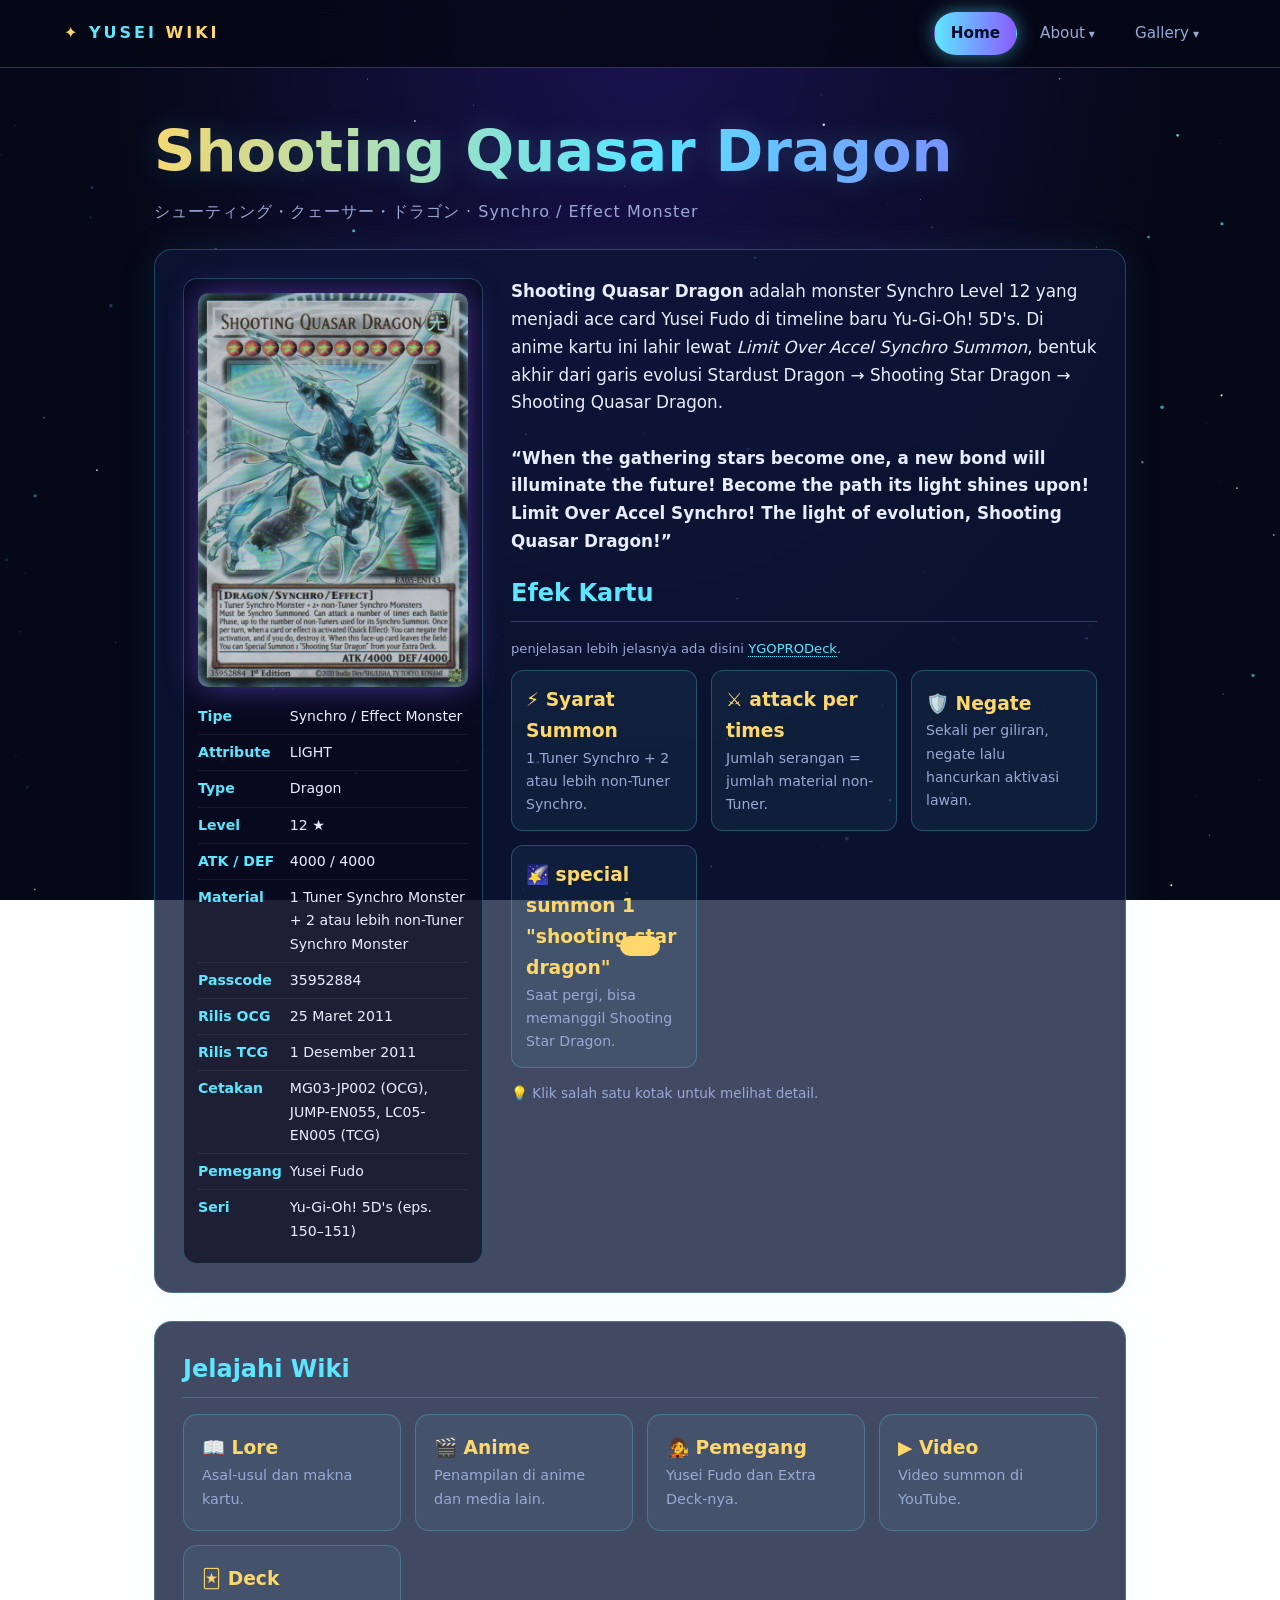
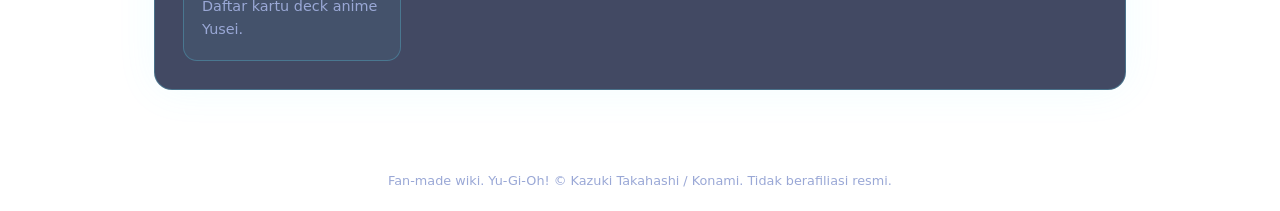
==== commit 67767eac: "perubahan kecil" ====
--- a/index.html
+++ b/index.html
@@ -9,8 +9,6 @@
 </head>
 <body>
   <canvas id="stars" aria-hidden="true"></canvas>
-
-  <!-- Menu dibuat otomatis oleh uts4.js (fungsi initNav) -->
   <header class="topbar" id="topbar"></header>
 
   <main class="wrap">
--- a/uts4.css
+++ b/uts4.css
@@ -1,9 +1,3 @@
-/* =========================================================
-   Quasar Wiki – style.css
-   Urutan: 1 Variabel · 2 Dasar · 3 Navigasi · 4 Komponen umum
-           5 Panel/tab · 6 Deck · 7 Modal & toast · 8 Responsif
-   ========================================================= */
-
 /* ---------- 1. Variabel ---------- */
 :root {
   --bg: #050816;
@@ -100,18 +94,16 @@
 .menu { display: flex; flex-wrap: wrap; align-items: center; gap: 6px; list-style: none; }
 .menu > li { position: relative; }
 
-/* Tanda panah di tombol induk */
+
 .dd-parent::after { content: " ▾"; font-size: .8em; }
 .has-dropdown.open .dd-parent::after { content: " ▴"; }
 
-/* Tombol induk menyala bila salah satu submenunya sedang dibuka */
 .has-active > .dd-parent {
   color: #06102a; font-weight: 700;
   background: linear-gradient(90deg, var(--cyan), var(--violet));
   box-shadow: 0 0 18px rgba(93, 230, 255, .5);
 }
 
-/* Kotak submenu: tersembunyi dulu */
 .dropdown {
   position: absolute; top: 100%; left: 0;
   min-width: 180px; padding: 8px; margin-top: 6px;
@@ -122,10 +114,8 @@
   opacity: 0; visibility: hidden; transform: translateY(8px);
   transition: .2s;
 }
-/* Jembatan tak terlihat agar hover tidak putus di celah */
 .dropdown::before { content: ""; position: absolute; top: -8px; left: 0; right: 0; height: 8px; }
 
-/* Muncul saat: kursor di atas / fokus keyboard / class .open dari JS */
 .has-dropdown:hover > .dropdown,
 .has-dropdown:focus-within > .dropdown,
 .has-dropdown.open > .dropdown { opacity: 1; visibility: visible; transform: none; }
@@ -171,7 +161,7 @@
 .chip  { padding: 5px 12px; border: 1px solid var(--cyan); border-radius: 999px; color: var(--cyan); font-size: .85rem; }
 .badge { display: inline-block; margin-top: 8px; padding: 3px 10px; border-radius: 999px; background: var(--violet); color: #fff; font-size: .75rem; }
 
-/* Placeholder gambar */
+
 .ph {
   width: 100%; height: 100%;
   display: flex; flex-direction: column; align-items: center; justify-content: center;
@@ -193,7 +183,7 @@
 .panel[hidden] { display: none; }
 @keyframes fade { from { opacity: 0; transform: translateY(10px); } to { opacity: 1; transform: none; } }
 
-/* Ringkasan */
+
 .layout { display: grid; grid-template-columns: 300px 1fr; gap: 28px; }
 .lead { font-size: 1.05rem; margin-bottom: 18px; }
 
@@ -235,7 +225,6 @@
 }
 .infopop.show { max-height: 260px; padding: 14px 16px; }
 
-/* Lore – accordion tanpa JS untuk tinggi */
 .acc-item { margin-bottom: 10px; border: 1px solid var(--line); border-radius: 12px; overflow: hidden; }
 .acc-head {
   display: flex; justify-content: space-between; width: 100%;
@@ -333,13 +322,13 @@
 
 /* ---------- 8. Responsif ---------- */
 @media (max-width: 860px) {
-  /* Menu jadi hamburger */
+
   .nav-toggle { display: block; }
   .nav { display: none; width: 100%; }
   .nav.open { display: block; }
   .menu { flex-direction: column; align-items: stretch; }
 
-  /* Dropdown jadi daftar di bawah tombol induk */
+ 
   .dd-parent { width: 100%; text-align: left; }
   .dropdown {
     position: static; display: none;
@@ -348,7 +337,6 @@
   }
   .dropdown::before { display: none; }
   .has-dropdown.open > .dropdown { display: block; }
-  /* hover/fokus tidak membuka submenu di layar sentuh */
   .has-dropdown:hover > .dropdown:not(.x),
   .has-dropdown:focus-within > .dropdown:not(.x) { display: none; }
   .has-dropdown.open:hover > .dropdown,
@@ -367,9 +355,7 @@
   html { scroll-behavior: auto; }
 }
 
-/* =========================================================
-   TAMBAHAN: multi-halaman + DROPDOWN MENU
-   ========================================================= */
+
 a.brand { border: 0; }
 
 .page-title {
@@ -380,7 +366,6 @@
   color: transparent;
 }
 
-/* ---------- DROPDOWN MENU ---------- */
 .nav-toggle {
   display: none;
   padding: 6px 12px;
@@ -392,18 +377,15 @@
 .menu > li { position: relative; }
 .menu a.tab { display: block; }
 
-/* Tanda panah di tombol induk (About / Gallery) */
 .dd-parent::after { content: " ▾"; font-size: .8em; }
 .has-dropdown.open .dd-parent::after { content: " ▴"; }
 
-/* Tombol induk menyala bila halaman yang dibuka ada di dalam submenunya */
 .has-active > .dd-parent {
   color: #06102a; font-weight: 700;
   background: linear-gradient(90deg, var(--cyan), var(--violet));
   box-shadow: 0 0 18px rgba(93, 230, 255, .5);
 }
 
-/* Kotak submenu: tersembunyi dulu */
 .dropdown {
   position: absolute; top: 100%; left: 0;
   min-width: 180px; padding: 8px; margin-top: 6px;
@@ -414,10 +396,8 @@
   opacity: 0; visibility: hidden; transform: translateY(8px);
   transition: .2s;
 }
-/* Jembatan tak terlihat agar hover tidak putus di celah */
 .dropdown::before { content: ""; position: absolute; top: -8px; left: 0; right: 0; height: 8px; }
 
-/* Muncul saat: kursor di atas / fokus keyboard / class .open dari JS */
 .has-dropdown:hover > .dropdown,
 .has-dropdown:focus-within > .dropdown,
 .has-dropdown.open > .dropdown { opacity: 1; visibility: visible; transform: none; }
@@ -431,7 +411,6 @@
 .dd-item:hover { color: var(--cyan); background: rgba(93, 230, 255, .08); }
 .dd-item.active { color: var(--gold); font-weight: 700; }
 
-/* ---------- Pintasan di Home ---------- */
 .explore { display: grid; grid-template-columns: repeat(auto-fit, minmax(190px, 1fr)); gap: 14px; }
 .explore-card {
   display: block; padding: 18px;
@@ -442,7 +421,6 @@
 .explore-card p { color: var(--muted); font-size: .9rem; }
 .explore-card:hover { transform: translateY(-5px); border-color: var(--gold); box-shadow: 0 8px 24px rgba(255, 216, 107, .18); color: var(--text); }
 
-/* ---------- Responsif menu ---------- */
 @media (max-width: 860px) {
   .nav-toggle { display: block; }
   .nav { display: none; width: 100%; }
@@ -450,7 +428,6 @@
   .menu { flex-direction: column; align-items: stretch; }
   .menu a.tab, .dd-parent { width: 100%; text-align: left; }
 
-  /* Submenu jadi daftar di bawah tombol induk, hanya tampil bila .open */
   .dropdown {
     position: static; display: none;
     margin: 4px 0 8px; box-shadow: none;
